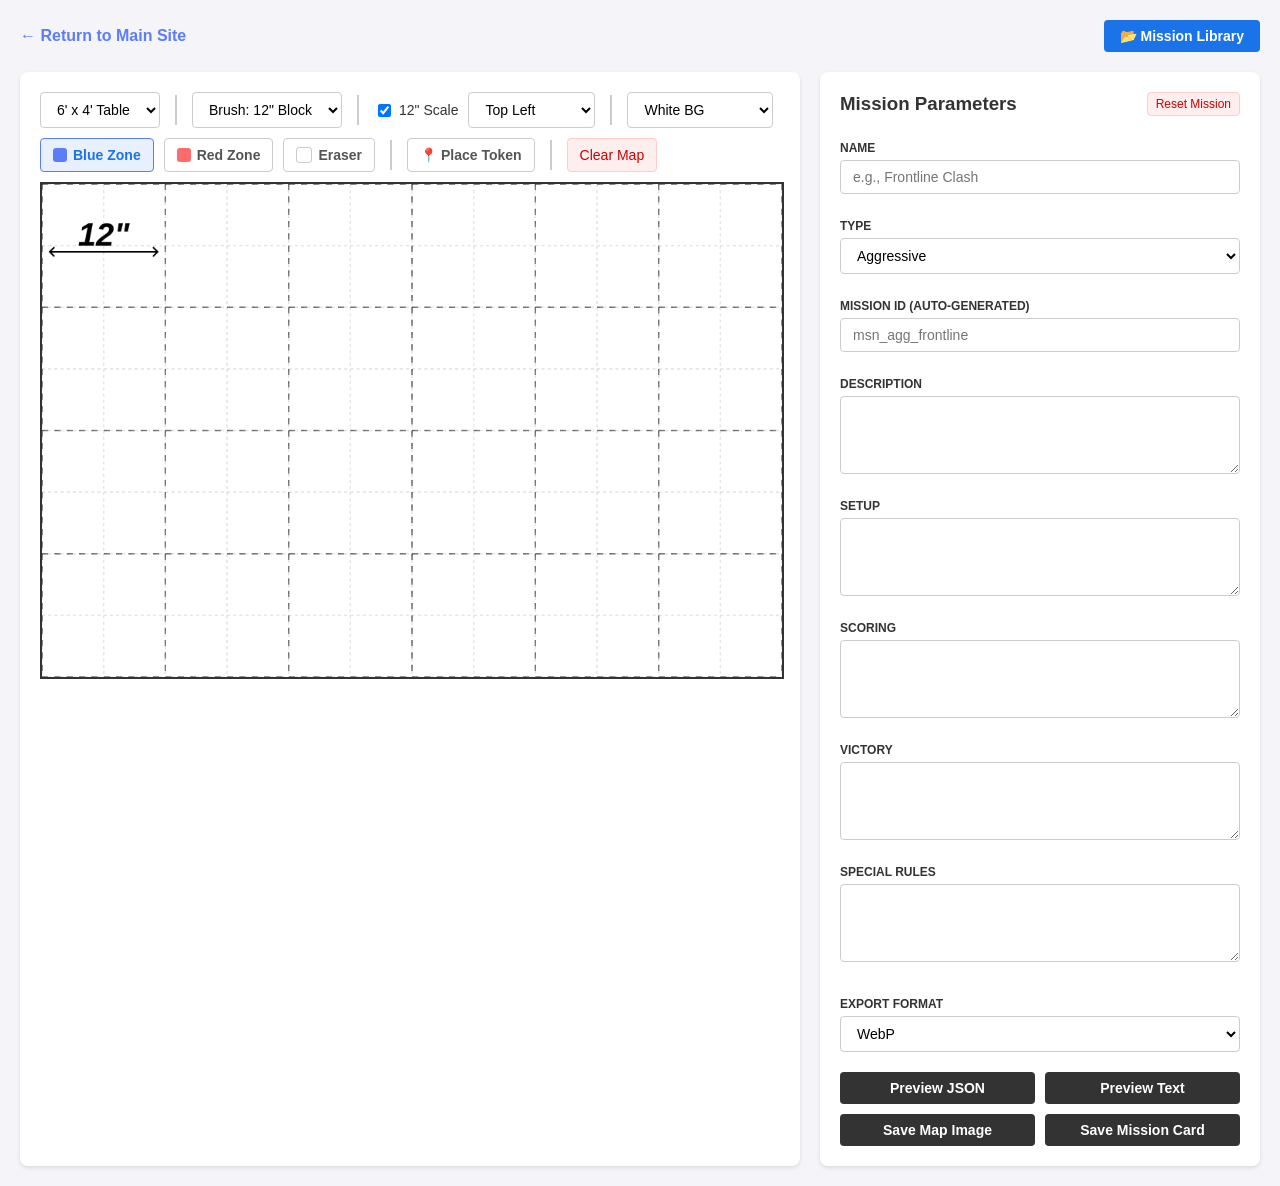
==== missionMaker.html @ 158a68ae "added mission maker tool" ====
<!doctype html>
<html lang="en">
  <head>
    <meta charset="UTF-8" />
    <meta name="viewport" content="width=device-width, initial-scale=1.0" />
    <title>Regiment Mission Architect</title>
    <link rel="stylesheet" href="mission_maker/style.css?v=1.02" />
  </head>
  <body>
    <div class="header">
      <a href="index.html">&larr; Return to Main Site</a>
      <div class="header-actions">
        <button id="btn-library" style="background: #1a73e8; color: white">📂 Mission Library</button>
      </div>
    </div>

    <div id="library-modal">
      <div class="modal-content" style="width: 800px; max-height: 80vh">
        <div style="display: flex; justify-content: space-between; align-items: center">
          <h3>Mission Library</h3>
          <button id="btn-refresh-db" style="background: #4caf50; color: white; border: none; padding: 5px 10px; border-radius: 4px">Refresh Database</button>
        </div>

        <div class="toolbar-row" style="margin-top: 10px">
          <input type="text" id="lib-search" placeholder="Search by name or ID..." style="flex: 1" />
          <select id="lib-filter-type">
            <option value="All">All Types</option>
            <option value="Aggressive">Aggressive</option>
            <option value="Defensive">Defensive</option>
            <option value="Maneuver">Maneuver</option>
            <option value="Scenario">Scenario</option>
          </select>
        </div>

        <div id="library-list" style="overflow-y: auto; margin-top: 15px; border: 1px solid #ccc; border-radius: 4px; height: 400px; background: #fafafa"></div>

        <div class="modal-actions" style="margin-top: 15px">
          <button class="btn-close" id="lib-close">Close</button>
          <button id="lib-load-selected" style="background: #1a73e8; color: white; border: none; padding: 10px 20px; border-radius: 4px; font-weight: bold">
            Load Selected Mission
          </button>
        </div>
      </div>
    </div>

    <div class="container">
      <div class="left-panel panel">
        <div class="toolbar-row">
          <select id="board-size">
            <option value="6x4">6' x 4' Table</option>
            <option value="4x4">4' x 4' Table</option>
          </select>
          <div class="divider"></div>
          <select id="brush-size">
            <option value="large">Brush: 12" Block</option>
            <option value="small">Brush: 6" Cell</option>
          </select>
          <div class="divider"></div>
          <label style="font-size: 14px; display: flex; align-items: center; gap: 5px"> <input type="checkbox" id="show-scale" checked /> 12" Scale </label>
          <select id="scale-pos">
            <option value="tl">Top Left</option>
            <option value="tr">Top Right</option>
            <option value="bl">Bottom Left</option>
            <option value="br">Bottom Right</option>
          </select>
          <div class="divider"></div>
          <select id="bg-theme">
            <option value="white">White BG</option>
            <option value="transparent">Transparent BG</option>
            <option value="black">Black BG</option>
          </select>
        </div>
        <div class="toolbar-row">
          <button class="tool-btn active" data-tool="blue">
            <div class="color-dot bg-blue"></div>
            Blue Zone
          </button>
          <button class="tool-btn" data-tool="red">
            <div class="color-dot bg-red"></div>
            Red Zone
          </button>
          <button class="tool-btn" data-tool="eraser">
            <div class="color-dot bg-white"></div>
            Eraser
          </button>
          <div class="divider"></div>
          <button class="tool-btn" data-tool="token">📍 Place Token</button>
          <div class="divider"></div>
          <button id="btn-clear" style="background: #ffeeee; color: #c00; border-color: #fcc">Clear Map</button>
        </div>
        <canvas id="mapCanvas"></canvas>
      </div>

      <div class="right-panel panel">
        <div style="display: flex; justify-content: space-between; align-items: center; margin-bottom: 10px">
          <h3 style="margin: 0">Mission Parameters</h3>
          <button id="btn-reset" style="background: #ffeeee; color: #c00; border: 1px solid #fcc; padding: 4px 8px; font-size: 12px; border-radius: 4px">
            Reset Mission
          </button>
        </div>
        <div class="form-group">
          <label>Name</label>
          <input type="text" id="msn-name" placeholder="e.g., Frontline Clash" />
        </div>
        <div class="form-group">
          <label>Type</label>
          <select id="msn-type">
            <option value="Aggressive">Aggressive</option>
            <option value="Defensive">Defensive</option>
            <option value="Maneuver">Maneuver</option>
            <option value="Scenario">Scenario</option>
          </select>
        </div>
        <div class="form-group">
          <label>Mission ID (Auto-generated)</label>
          <input type="text" id="msn-id" placeholder="msn_agg_frontline" />
        </div>
        <div class="form-group">
          <label>Description</label>
          <textarea id="msn-desc"></textarea>
        </div>
        <div class="form-group">
          <label>Setup</label>
          <textarea id="msn-setup"></textarea>
        </div>
        <div class="form-group">
          <label>Scoring</label>
          <textarea id="msn-scoring"></textarea>
        </div>
        <div class="form-group">
          <label>Victory</label>
          <textarea id="msn-victory"></textarea>
        </div>
        <div class="form-group">
          <label>Special Rules</label>
          <textarea id="msn-special"></textarea>
        </div>

        <div class="export-actions">
          <div class="form-group" style="grid-column: span 2">
            <label>Export Format</label>
            <select id="export-format">
              <option value="image/webp">WebP</option>
              <option value="image/png">PNG</option>
              <option value="image/jpeg">JPG</option>
            </select>
          </div>
          <button id="exp-json">Preview JSON</button>
          <button id="exp-text">Preview Text</button>
          <button id="exp-map">Save Map Image</button>
          <button id="exp-card">Save Mission Card</button>
        </div>
      </div>
    </div>

    <div id="export-modal">
      <div class="modal-content">
        <h3 id="modal-title" style="margin: 0">Export Preview</h3>
        <textarea id="modal-textarea" readonly></textarea>
        <div class="modal-actions">
          <button class="btn-close" id="modal-close">Close</button>
          <button class="btn-copy" id="modal-copy">Copy to Clipboard</button>
        </div>
      </div>
    </div>
    <script src="mission_maker/script.js"></script>
  </body>
</html>
---- mission_maker/style.css ----
body {
  font-family: sans-serif;
  background-color: #f4f4f9;
  margin: 0;
  padding: 20px;
  color: #333;
}
.header {
  display: flex;
  justify-content: space-between;
  align-items: center;
  margin-bottom: 20px;
  max-width: 1500px;
  margin-left: auto;
  margin-right: auto;
}
.header a {
  color: #5c7cfa;
  text-decoration: none;
  font-weight: bold;
}
.header a:hover {
  text-decoration: underline;
}
.header-actions button {
  background: #1a73e8;
  color: white;
  border: none;
  padding: 8px 16px;
  border-radius: 4px;
  font-weight: bold;
  cursor: pointer;
}
.header-actions button:hover {
  background: #1557b0;
}
.container {
  display: flex;
  gap: 20px;
  max-width: 1500px;
  margin: 0 auto;
}
.panel {
  background: #fff;
  padding: 20px;
  border-radius: 8px;
  box-shadow: 0 2px 4px rgba(0, 0, 0, 0.1);
}
.left-panel {
  flex: 1;
}
.right-panel {
  width: 400px;
  display: flex;
  flex-direction: column;
  gap: 15px;
}

.toolbar-row {
  display: flex;
  gap: 10px;
  margin-bottom: 10px;
  align-items: center;
  flex-wrap: wrap;
}
.divider {
  width: 2px;
  height: 30px;
  background: #ccc;
  margin: 0 5px;
}

button,
select,
input {
  padding: 8px 12px;
  border: 1px solid #ccc;
  border-radius: 4px;
  font-size: 14px;
  background: #fff;
}
button {
  cursor: pointer;
  transition:
    background 0.2s,
    border-color 0.2s;
}
button:hover {
  background: #f0f0f0;
}

.tool-btn {
  display: flex;
  align-items: center;
  gap: 6px;
  font-weight: bold;
  color: #555;
}
.tool-btn.active {
  background: #e8f0fe;
  border-color: #5c7cfa;
  color: #1a73e8;
}

.color-dot {
  width: 14px;
  height: 14px;
  border-radius: 3px;
}
.bg-blue {
  background: #5c7cfa;
}
.bg-red {
  background: #ff6b6b;
}
.bg-white {
  background: #fff;
  border: 1px solid #ccc;
}

canvas {
  border: 2px solid #333;
  background: #fff;
  cursor: crosshair;
  display: block;
  max-width: 100%;
  height: auto;
}

.form-group {
  display: flex;
  flex-direction: column;
  margin-bottom: 10px;
}
.form-group label {
  font-weight: bold;
  margin-bottom: 5px;
  font-size: 12px;
  text-transform: uppercase;
}
textarea {
  padding: 8px;
  border: 1px solid #ccc;
  border-radius: 4px;
  resize: vertical;
  min-height: 60px;
  font-family: inherit;
}

.export-actions {
  display: grid;
  grid-template-columns: 1fr 1fr;
  gap: 10px;
  margin-top: 10px;
}
.export-actions button {
  background: #333;
  color: white;
  border: none;
  font-weight: bold;
}
.export-actions button:hover {
  background: #555;
}

#export-modal,
#library-modal {
  display: none;
  position: fixed;
  top: 0;
  left: 0;
  width: 100%;
  height: 100%;
  background: rgba(0, 0, 0, 0.5);
  align-items: center;
  justify-content: center;
  z-index: 1000;
}
.modal-content {
  background: #fff;
  padding: 20px;
  border-radius: 8px;
  width: 600px;
  max-width: 90%;
  display: flex;
  flex-direction: column;
  gap: 15px;
}
.modal-content textarea {
  height: 300px;
  font-family: monospace;
  font-size: 13px;
}
.modal-actions {
  display: flex;
  justify-content: flex-end;
  gap: 10px;
}
.btn-copy {
  background: #4caf50;
  color: white;
  border: none;
}
.btn-copy:hover {
  background: #45a049;
}
.btn-close {
  background: #e0e0e0;
  border: none;
}
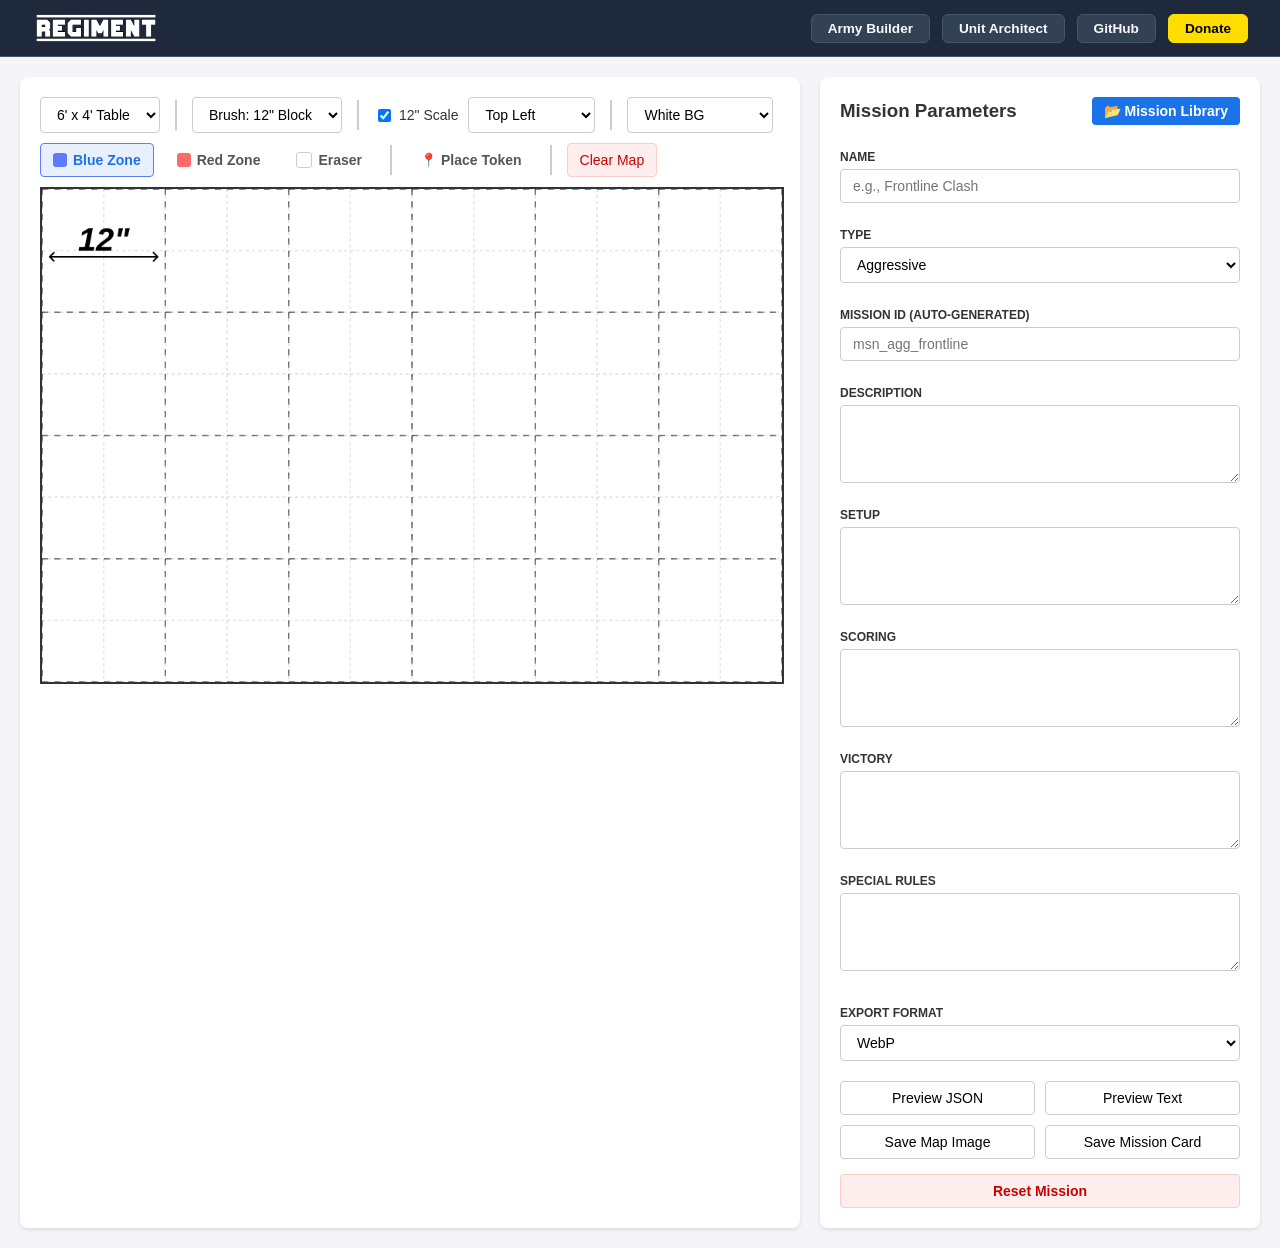
==== commit 961f287f: "further mission maker changes" ====
--- a/missionMaker.html
+++ b/missionMaker.html
@@ -4,17 +4,38 @@
     <meta charset="UTF-8" />
     <meta name="viewport" content="width=device-width, initial-scale=1.0" />
     <title>Regiment Mission Architect</title>
+    <link rel="icon" type="image/svg+xml" href="icons/favicon.svg" />
     <link rel="stylesheet" href="mission_maker/style.css?v=1.02" />
   </head>
   <body>
-    <div class="header">
-      <a href="index.html">&larr; Return to Main Site</a>
-      <div class="header-actions">
-        <button id="btn-library" style="background: #1a73e8; color: white">📂 Mission Library</button>
-      </div>
-    </div>
-
-    <div id="library-modal">
+    <header class="top-nav">
+      <div
+        class="brand"
+        onclick="window.location.href = 'index.html'"
+        style="cursor: pointer; display: flex; align-items: center"
+        title="Return to Army Builder"
+      >
+        <img
+          src="icons/logo.webp"
+          alt="Regiment"
+          class="brand-logo"
+          onerror="
+            this.style.display = 'none';
+            document.getElementById('brandFallback').style.display = 'block';
+          "
+        />
+        <span id="brandFallback" style="display: none; font-weight: bold; letter-spacing: 2px">REGIMENT</span>
+      </div>
+
+      <div class="nav-links">
+        <a href="index.html" class="nav-btn builder-btn">Army Builder</a>
+        <a href="unitCreator.html" class="nav-btn architect-btn">Unit Architect</a>
+        <a href="https://github.com/spacenavy90/regt_army_builder" target="_blank" class="nav-btn">GitHub</a>
+        <a href="https://www.paypal.com/donate/?hosted_button_id=2YP5AY9JT7T5J" target="_blank" class="nav-btn donate-btn">Donate</a>
+      </div>
+    </header>
+
+    <div id="library-modal" class="modal-overlay">
       <div class="modal-content" style="width: 800px; max-height: 80vh">
         <div style="display: flex; justify-content: space-between; align-items: center">
           <h3>Mission Library</h3>
@@ -94,8 +115,11 @@
       <div class="right-panel panel">
         <div style="display: flex; justify-content: space-between; align-items: center; margin-bottom: 10px">
           <h3 style="margin: 0">Mission Parameters</h3>
-          <button id="btn-reset" style="background: #ffeeee; color: #c00; border: 1px solid #fcc; padding: 4px 8px; font-size: 12px; border-radius: 4px">
-            Reset Mission
+          <button
+            id="btn-library"
+            style="background: #1a73e8; color: white; border: none; padding: 6px 12px; border-radius: 4px; font-weight: bold; cursor: pointer"
+          >
+            📂 Mission Library
           </button>
         </div>
         <div class="form-group">
@@ -149,6 +173,23 @@
           <button id="exp-text">Preview Text</button>
           <button id="exp-map">Save Map Image</button>
           <button id="exp-card">Save Mission Card</button>
+          <button
+            id="btn-reset"
+            style="
+              grid-column: span 2;
+              background: #ffeeee;
+              color: #c00;
+              border: 1px solid #fcc;
+              padding: 8px;
+              font-size: 14px;
+              border-radius: 4px;
+              font-weight: bold;
+              cursor: pointer;
+              margin-top: 5px;
+            "
+          >
+            Reset Mission
+          </button>
         </div>
       </div>
     </div>
--- a/mission_maker/style.css
+++ b/mission_maker/style.css
@@ -1,44 +1,100 @@
+/* BASE VARIABLES FOR NAV & BUTTONS (Imported from main site) */
+:root {
+  --bg-panel: #1e293b;
+  --bg-input: #334155;
+  --bg-input-hover: #475569;
+  --border-light: #475569;
+  --border-focus: #3b82f6;
+  --text-main: #f8fafc;
+
+  /* Button Colors */
+  --color-green: #10b981;
+  --color-green-hover: #059669;
+  --color-grey: #475569;
+  --color-grey-hover: #334155;
+  --color-slate: #64748b;
+  --color-slate-hover: #475569;
+  --color-blue: #3b82f6;
+  --color-blue-hover: #2563eb;
+  --color-red: #ef4444;
+  --color-red-hover: #dc2626;
+  --radius: 6px;
+}
+
+/* ORIGINAL MAP MAKER BASE */
 body {
   font-family: sans-serif;
   background-color: #f4f4f9;
   margin: 0;
-  padding: 20px;
+  padding: 0; /* Changed to 0 so the new navbar is flush with the top */
   color: #333;
 }
-.header {
+
+/* --- NEW TOP NAV STYLES --- */
+.top-nav {
+  background-color: var(--bg-panel);
+  border-bottom: 1px solid var(--border-light);
+  padding: 0.75rem 2rem;
   display: flex;
   justify-content: space-between;
   align-items: center;
-  margin-bottom: 20px;
-  max-width: 1500px;
-  margin-left: auto;
-  margin-right: auto;
-}
-.header a {
-  color: #5c7cfa;
+  position: sticky;
+  top: 0;
+  z-index: 100;
+}
+
+.brand-logo {
+  max-height: 32px;
+  width: auto;
+}
+
+.nav-links {
+  display: flex;
+  gap: 12px;
+}
+
+.nav-btn {
+  padding: 6px 16px;
+  background-color: var(--bg-input);
+  color: var(--text-main);
+  border: 1px solid var(--border-light);
+  border-radius: var(--radius);
   text-decoration: none;
-  font-weight: bold;
-}
-.header a:hover {
-  text-decoration: underline;
-}
-.header-actions button {
-  background: #1a73e8;
-  color: white;
-  border: none;
-  padding: 8px 16px;
-  border-radius: 4px;
-  font-weight: bold;
+  font-size: 0.85rem;
+  font-weight: 600;
+  transition: all 0.2s ease;
   cursor: pointer;
-}
-.header-actions button:hover {
-  background: #1557b0;
-}
+  font-family: inherit;
+}
+
+.nav-btn:hover {
+  background-color: var(--bg-input-hover);
+  border-color: var(--border-focus);
+}
+
+.builder-btn:hover {
+  background-color: var(--color-blue) !important;
+  border-color: var(--color-blue) !important;
+  color: white;
+}
+
+.donate-btn {
+  background-color: #ffdd00 !important;
+  color: #000 !important;
+  border-color: #ffdd00 !important;
+}
+
+.donate-btn:hover {
+  background-color: #ffea00 !important;
+}
+
+/* --- ORIGINAL LAYOUT CONTAINERS --- */
 .container {
   display: flex;
   gap: 20px;
   max-width: 1500px;
-  margin: 0 auto;
+  margin: 20px auto; /* Replaces the old body padding */
+  padding: 0 20px;
 }
 .panel {
   background: #fff;
@@ -56,6 +112,7 @@
   gap: 15px;
 }
 
+/* --- ORIGINAL TOOLBAR & INPUTS --- */
 .toolbar-row {
   display: flex;
   gap: 10px;
@@ -85,16 +142,75 @@
     background 0.2s,
     border-color 0.2s;
 }
-button:hover {
-  background: #f0f0f0;
-}
-
+
+/* --- ADAPTED THEME BUTTONS --- */
+.btn-green {
+  background: var(--color-green);
+  color: white;
+  border: none;
+  font-weight: bold;
+  border-radius: var(--radius);
+}
+.btn-green:hover {
+  background: var(--color-green-hover);
+}
+
+.btn-grey {
+  background: var(--color-grey);
+  color: white;
+  border: none;
+  font-weight: bold;
+  border-radius: var(--radius);
+}
+.btn-grey:hover {
+  background: var(--color-grey-hover);
+}
+
+.btn-blue {
+  background: var(--color-blue);
+  color: white;
+  border: none;
+  font-weight: bold;
+  border-radius: var(--radius);
+}
+.btn-blue:hover {
+  background: var(--color-blue-hover);
+}
+
+.btn-red {
+  background: var(--color-red);
+  color: white;
+  border: none;
+  font-weight: bold;
+  border-radius: var(--radius);
+}
+.btn-red:hover {
+  background: var(--color-red-hover);
+}
+
+.btn-slate {
+  background: var(--color-slate);
+  color: white;
+  border: none;
+  font-weight: bold;
+  border-radius: var(--radius);
+}
+.btn-slate:hover {
+  background: var(--color-slate-hover);
+}
+
+/* --- MAP MAKER SPECIFIC TOOLS --- */
 .tool-btn {
   display: flex;
   align-items: center;
   gap: 6px;
   font-weight: bold;
   color: #555;
+  background: transparent;
+  border-color: transparent;
+}
+.tool-btn:hover {
+  background: #f0f0f0;
 }
 .tool-btn.active {
   background: #e8f0fe;
@@ -153,16 +269,8 @@
   gap: 10px;
   margin-top: 10px;
 }
-.export-actions button {
-  background: #333;
-  color: white;
-  border: none;
-  font-weight: bold;
-}
-.export-actions button:hover {
-  background: #555;
-}
-
+
+/* --- MODALS --- */
 #export-modal,
 #library-modal {
   display: none;
@@ -196,15 +304,8 @@
   justify-content: flex-end;
   gap: 10px;
 }
-.btn-copy {
-  background: #4caf50;
-  color: white;
-  border: none;
-}
-.btn-copy:hover {
-  background: #45a049;
-}
-.btn-close {
-  background: #e0e0e0;
-  border: none;
-}
+
+/* Hover effect for the Library items */
+#library-list > div:hover {
+  background: #f0f0f0 !important;
+}
